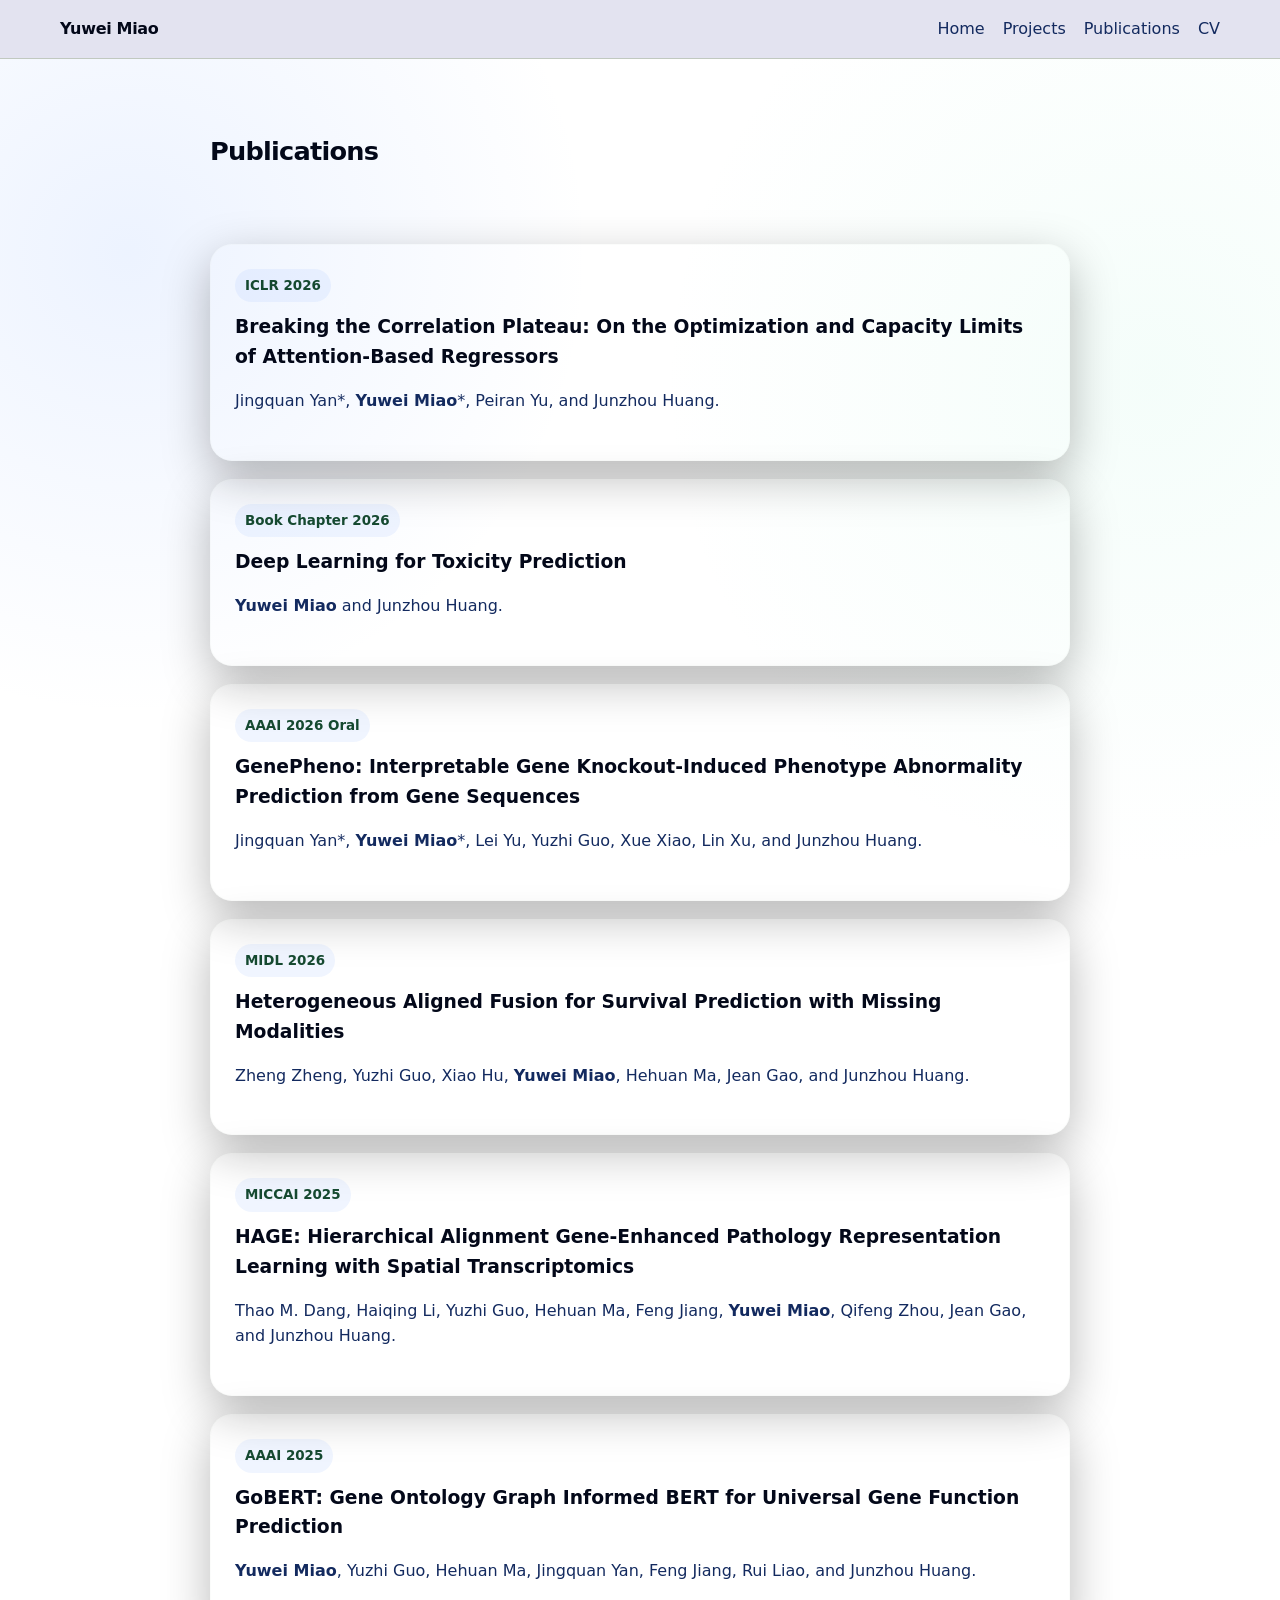
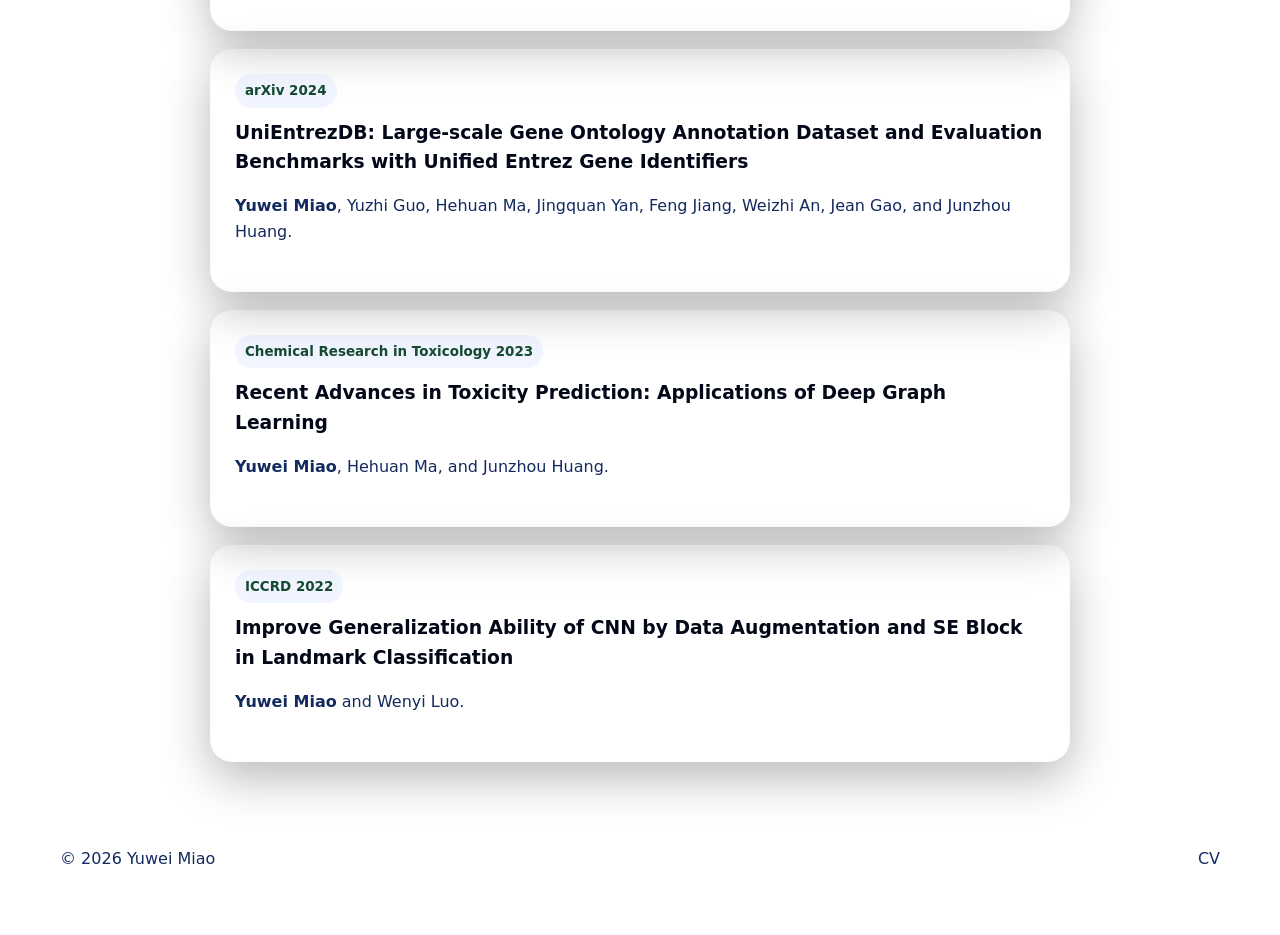
==== publications.html @ 3802ac87 "update all" ====
<!DOCTYPE html>
<html lang="en">
<head>
  <meta charset="UTF-8" />
  <meta name="viewport" content="width=device-width, initial-scale=1.0" />
  <title>Publications | Yuwei Miao</title>
  <link rel="stylesheet" href="assets/css/style.css" />
</head>
<body>
  <header class="site-header">
    <div class="container nav">
      <a class="brand" href="index.html">Yuwei Miao</a>
      <nav>
        <a href="index.html">Home</a>
        <a href="projects/index.html">Projects</a>
        <a href="publications.html">Publications</a>
        <a href="cv/Yuwei_Miao_CV.pdf">CV</a>
      </nav>
    </div>
  </header>

  <main class="page-main">
    <section class="page-hero">
      <div class="container narrow">
        <!-- <p class="eyebrow">Publications</p> -->
        <h2>Publications</h2>
        <!-- <p class="lead">Replace the placeholder links below with your paper pages, arXiv links, project pages, and code repositories.</p> -->
      </div>
    </section>

    <section class="section">
      <div class="container narrow stack">

        <article class="publication-item">
          <div class="publication-meta">ICLR 2026</div>
          <h3>Breaking the Correlation Plateau: On the Optimization and Capacity Limits of Attention-Based Regressors</h3>
          <p>Jingquan Yan*, <strong>Yuwei Miao</strong>*, Peiran Yu, and Junzhou Huang.</p>
          <div class="link-row">
            <!-- <a class="button small" href="projects/eca.html">Project</a>
            <a class="button small" href="YOUR_ECA_PAPER_LINK">Paper</a> -->
            <!-- <a class="button small" href="YOUR_ECA_CODE_LINK">Code</a> -->
          </div>
        </article>

        <article class="publication-item">
          <div class="publication-meta">Book Chapter 2026</div>
          <h3>Deep Learning for Toxicity Prediction</h3>
          <p><strong>Yuwei Miao</strong> and Junzhou Huang.</p>
          <div class="link-row">
            <!-- <a class="button small" href="#">Project</a> -->
            <!-- <a class="button small" href="#">Paper</a> -->
            <!-- <a class="button small" href="#">Code</a> -->
          </div>
        </article>

        <article class="publication-item">
          <div class="publication-meta">AAAI 2026 Oral</div>
          <h3>GenePheno: Interpretable Gene Knockout-Induced Phenotype Abnormality Prediction from Gene Sequences</h3>
          <p>Jingquan Yan*, <strong>Yuwei Miao</strong>*, Lei Yu, Yuzhi Guo, Xue Xiao, Lin Xu, and Junzhou Huang.</p>
          <div class="link-row">
            <!-- <a class="button small" href="projects/genepheno.html">Project</a>
            <a class="button small" href="#">Paper</a>
            <a class="button small" href="#">Code</a> -->
          </div>
        </article>

        <article class="publication-item">
          <div class="publication-meta">MIDL 2026</div>
          <h3>Heterogeneous Aligned Fusion for Survival Prediction with Missing Modalities</h3>
          <p>Zheng Zheng, Yuzhi Guo, Xiao Hu, <strong>Yuwei Miao</strong>, Hehuan Ma, Jean Gao, and Junzhou Huang.</p>
          <div class="link-row">
            <!-- <a class="button small" href="#">Project</a>
            <a class="button small" href="#">Paper</a>
            <a class="button small" href="#">Code</a> -->
          </div>
        </article>

        <article class="publication-item">
          <div class="publication-meta">MICCAI 2025</div>
          <h3>HAGE: Hierarchical Alignment Gene-Enhanced Pathology Representation Learning with Spatial Transcriptomics</h3>
          <p>Thao M. Dang, Haiqing Li, Yuzhi Guo, Hehuan Ma, Feng Jiang, <strong>Yuwei Miao</strong>, Qifeng Zhou, Jean Gao, and Junzhou Huang.</p>
          <div class="link-row">
            <!-- <a class="button small" href="#">Project</a>
            <a class="button small" href="#">Paper</a>
            <a class="button small" href="#">Code</a> -->
          </div>
        </article>

        <article class="publication-item">
          <div class="publication-meta">AAAI 2025</div>
          <h3>GoBERT: Gene Ontology Graph Informed BERT for Universal Gene Function Prediction</h3>
          <p><strong>Yuwei Miao</strong>, Yuzhi Guo, Hehuan Ma, Jingquan Yan, Feng Jiang, Rui Liao, and Junzhou Huang.</p>
          <div class="link-row">
            <!-- <a class="button small" href="projects/gobert.html">Project</a>
            <a class="button small" href="#">Paper</a>
            <a class="button small" href="#">Code</a> -->
          </div>
        </article>

        <article class="publication-item">
          <div class="publication-meta">arXiv 2024</div>
          <h3>UniEntrezDB: Large-scale Gene Ontology Annotation Dataset and Evaluation Benchmarks with Unified Entrez Gene Identifiers</h3>
          <p><strong>Yuwei Miao</strong>, Yuzhi Guo, Hehuan Ma, Jingquan Yan, Feng Jiang, Weizhi An, Jean Gao, and Junzhou Huang.</p>
          <div class="link-row">
            <!-- <a class="button small" href="projects/unientrezdb.html">Project</a>
            <a class="button small" href="#">Paper</a>
            <a class="button small" href="#">Code</a> -->
          </div>
        </article>

        <article class="publication-item">
          <div class="publication-meta">Chemical Research in Toxicology 2023</div>
          <h3>Recent Advances in Toxicity Prediction: Applications of Deep Graph Learning</h3>
          <p><strong>Yuwei Miao</strong>, Hehuan Ma, and Junzhou Huang.</p>
          <div class="link-row">
            <!-- <a class="button small" href="#">Project</a>
            <a class="button small" href="#">Paper</a>
            <a class="button small" href="#">Code</a> -->
          </div>
        </article>

        <article class="publication-item">
          <div class="publication-meta">ICCRD 2022</div>
          <h3>Improve Generalization Ability of CNN by Data Augmentation and SE Block in Landmark Classification</h3>
          <p><strong>Yuwei Miao</strong> and Wenyi Luo.</p>
          <div class="link-row">
            <!-- <a class="button small" href="#">Project</a>
            <a class="button small" href="#">Paper</a>
            <a class="button small" href="#">Code</a> -->
          </div>
        </article>

      </div>
    </section>
  </main>

  <footer class="site-footer">
    <div class="container footer-flex">
      <p>© 2026 Yuwei Miao</p>
      <p><a href="cv/Yuwei_Miao_CV.pdf">CV</a></p>
    </div>
  </footer>
</body>
</html>
---- assets/css/style.css ----
:root {
  --bg: #a8cfc3;
  --bg-soft: #8db4ff;
  --panel: rgba(255, 255, 255, 0.06);
  --panel-2: rgba(255, 255, 255, 0.08);
  --border: rgba(222, 230, 218, 0.12);
  --text: #030819;
  --muted: #132a5f;
  --accent: #154930;
  --accent-2: #0e1e18;
  --shadow: 0 16px 48px rgba(0, 0, 0, 0.28);
  --radius: 22px;
  --maxw: 1160px;
}
* { box-sizing: border-box; }
html { scroll-behavior: smooth; }
body {
  margin: 0;
  font-family: Inter, ui-sans-serif, system-ui, -apple-system, BlinkMacSystemFont, "Segoe UI", sans-serif;
  line-height: 1.6;
  color: var(--text);
  background:
    radial-gradient(circle at 10% 10%, rgba(141, 180, 255, 0.16), transparent 18%),
    radial-gradient(circle at 90% 15%, rgba(158, 240, 210, 0.11), transparent 20%),
    linear-gradient(180deg, #ffffff 0%, #ffffff 60%, #ffffff 100%);
}
a { color: inherit; text-decoration: none; }
img { display: block; max-width: 100%; border-radius: 18px; }
.container { width: min(calc(100% - 32px), var(--maxw)); margin: 0 auto; }
.narrow { width: min(calc(100% - 32px), 860px); margin: 0 auto; }
.site-header {
  position: sticky; top: 0; z-index: 20;
  background: rgb(227, 227, 240); backdrop-filter: blur(14px);
  border-bottom: 1px solid rgba(169, 183, 157, 0.566);
}
.nav { display: flex; justify-content: space-between; align-items: center; padding: 16px 0; gap: 16px; }
.nav nav { display: flex; gap: 18px; flex-wrap: wrap; color: var(--muted); }
.nav nav a:hover, .social-row a:hover, .text-link:hover { color: var(--accent-2); }
.brand { font-weight: 800; letter-spacing: -0.02em; }
.hero, .page-hero { padding: 72px 0 32px; }
.hero-grid { display: grid; grid-template-columns: 1.2fr 0.8fr; gap: 28px; align-items: center; }
.eyebrow { margin: 0 0 14px; text-transform: uppercase; letter-spacing: 0.12em; color: var(--accent-2); font-size: 0.82rem; }
h1 { font-size: clamp(2.3rem, 5vw, 4.6rem); line-height: 1.02; letter-spacing: -0.04em; margin: 0 0 18px; }
h2 { font-size: clamp(1.5rem, 2vw, 2.2rem); margin: 0 0 12px; letter-spacing: -0.03em; }
h3 { margin: 0 0 10px; }
.lead { color: var(--muted); font-size: 1.08rem; max-width: 760px; }
.hero-card, .card, .paper-card, .project-card, .publication-item, .content-block {
  background: var(--panel); border: 1px solid var(--border); box-shadow: var(--shadow); border-radius: var(--radius);
}
.hero-card { padding: 20px; }
.hero-card img {
  width: 100%;
  height: 420px;
  object-fit: cover;
  object-position: center;
  border-radius: 16px;
}
.meta-list { display: grid; gap: 14px; margin-top: 18px; }
.meta-list div { display: grid; gap: 4px; }
.meta-list span, .section-heading p, .card p, .paper-card p, .publication-item p, .content-block p, .content-block li { color: var(--muted); }
.button-row, .social-row, .link-row { display: flex; gap: 12px; flex-wrap: wrap; margin-top: 22px; }
.button {
  display: inline-flex; align-items: center; justify-content: center; padding: 12px 16px; border-radius: 999px;
  border: 1px solid var(--border); background: rgba(255,255,255,0.03); font-weight: 600;
}
.button.primary { background: linear-gradient(135deg, #94b0a1, #dcd9e6); color: #08111f; border: none; }
.button.small { padding: 8px 12px; font-size: 0.95rem; }
.section { padding: 28px 0 40px; }
.section.alt { background: rgba(255,255,255,0.02); border-top: 1px solid rgba(255,255,255,0.04); border-bottom: 1px solid rgba(255,255,255,0.04); }
.section-heading { display: flex; justify-content: space-between; align-items: end; gap: 20px; margin-bottom: 20px; }
.cards { display: grid; gap: 18px; }
.cards.three { grid-template-columns: repeat(3, 1fr); }
.cards.two { grid-template-columns: repeat(2, 1fr); }
.card, .paper-card { padding: 24px; }
.project-card { overflow: hidden; }
.project-card-body { padding: 20px; }
.stack { display: grid; gap: 18px; }
.publication-item { padding: 24px; }
.publication-meta, .tag { display: inline-block; margin-bottom: 10px; padding: 6px 10px; border-radius: 999px; background: rgba(141,180,255,0.13); color: var(--accent); font-size: 0.84rem; font-weight: 700; }
.feature-image { width: 100%; background: rgba(255,255,255,0.03); }
.site-footer { padding: 28px 0 48px; color: var(--muted); }
.footer-flex { display: flex; justify-content: space-between; gap: 16px; flex-wrap: wrap; }
.centered-link { text-align: center; margin-top: 24px; }
.text-link { color: var(--accent); font-weight: 600; }
@media (max-width: 920px) {
  .hero-grid, .cards.three, .cards.two { grid-template-columns: 1fr; }
}
@media (max-width: 640px) {
  .nav { flex-direction: column; align-items: flex-start; }
  .hero, .page-hero { padding-top: 44px; }
  .button { width: 100%; }
}
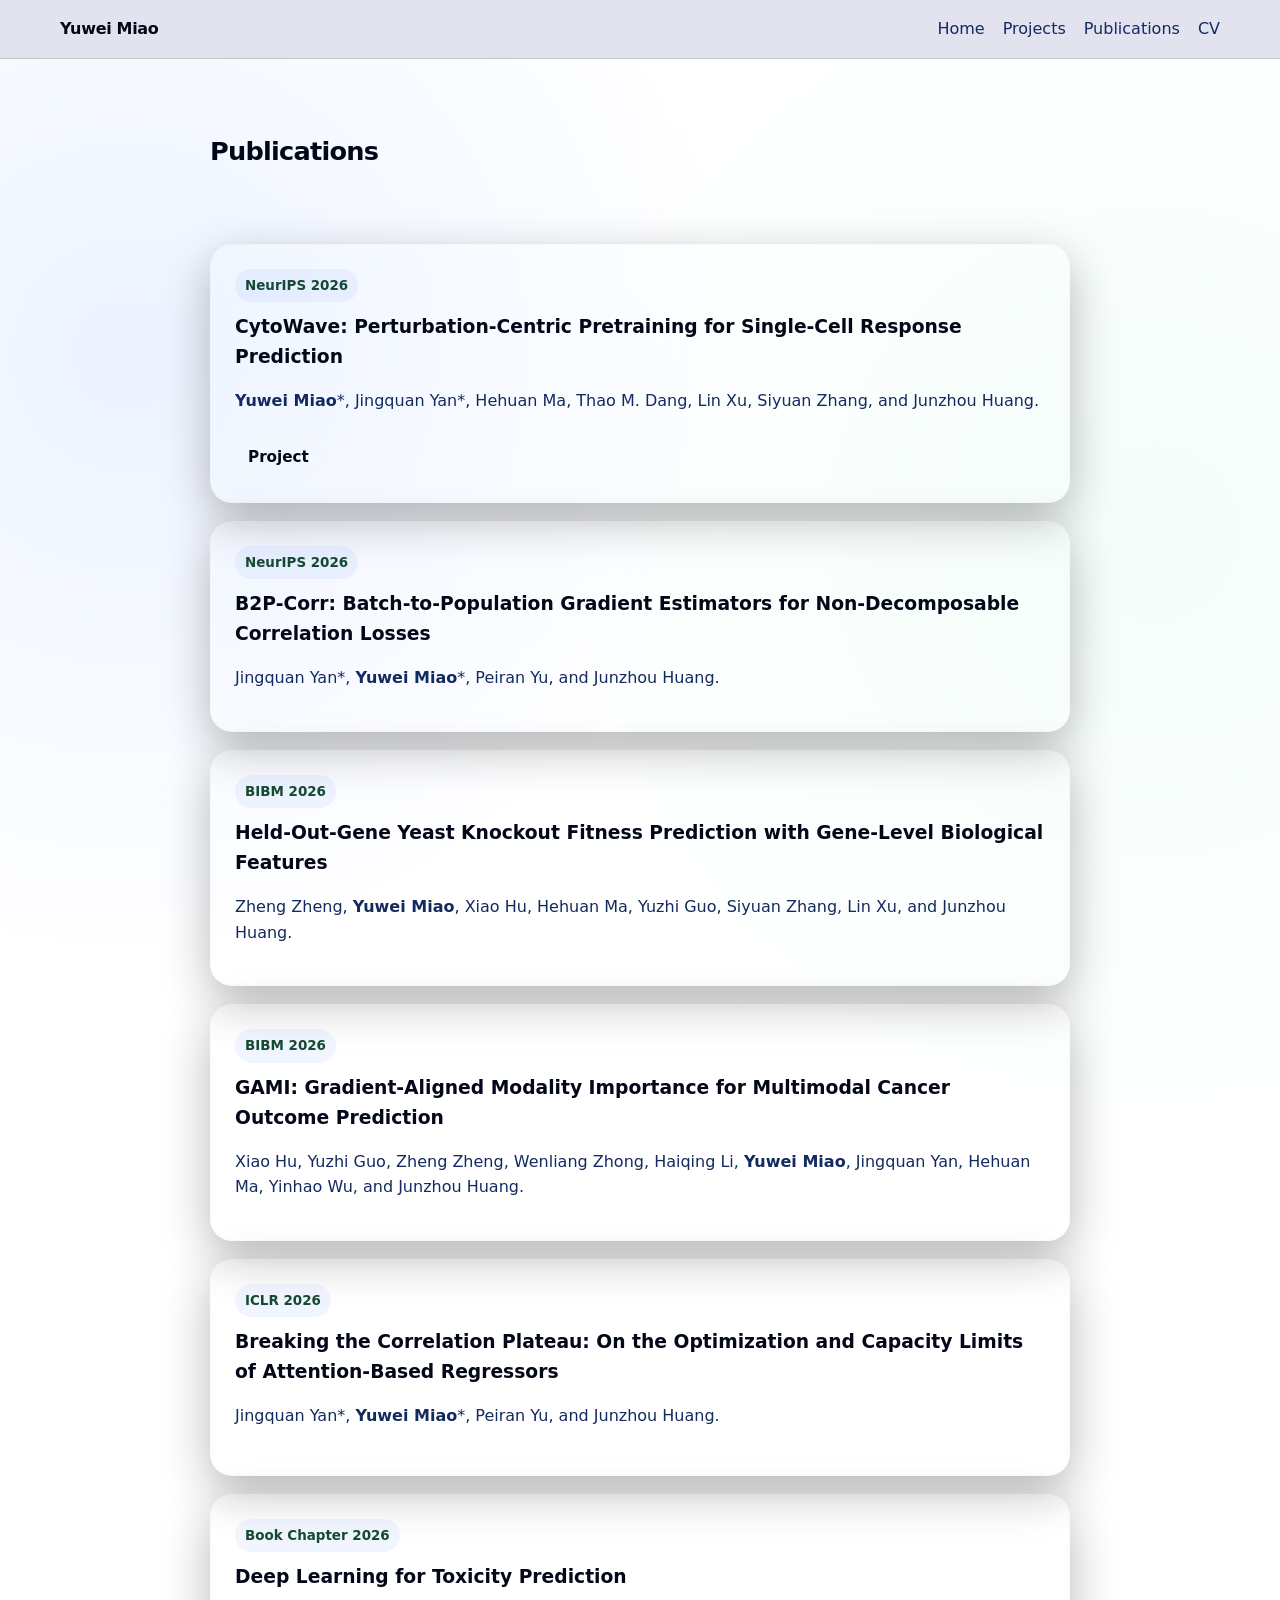
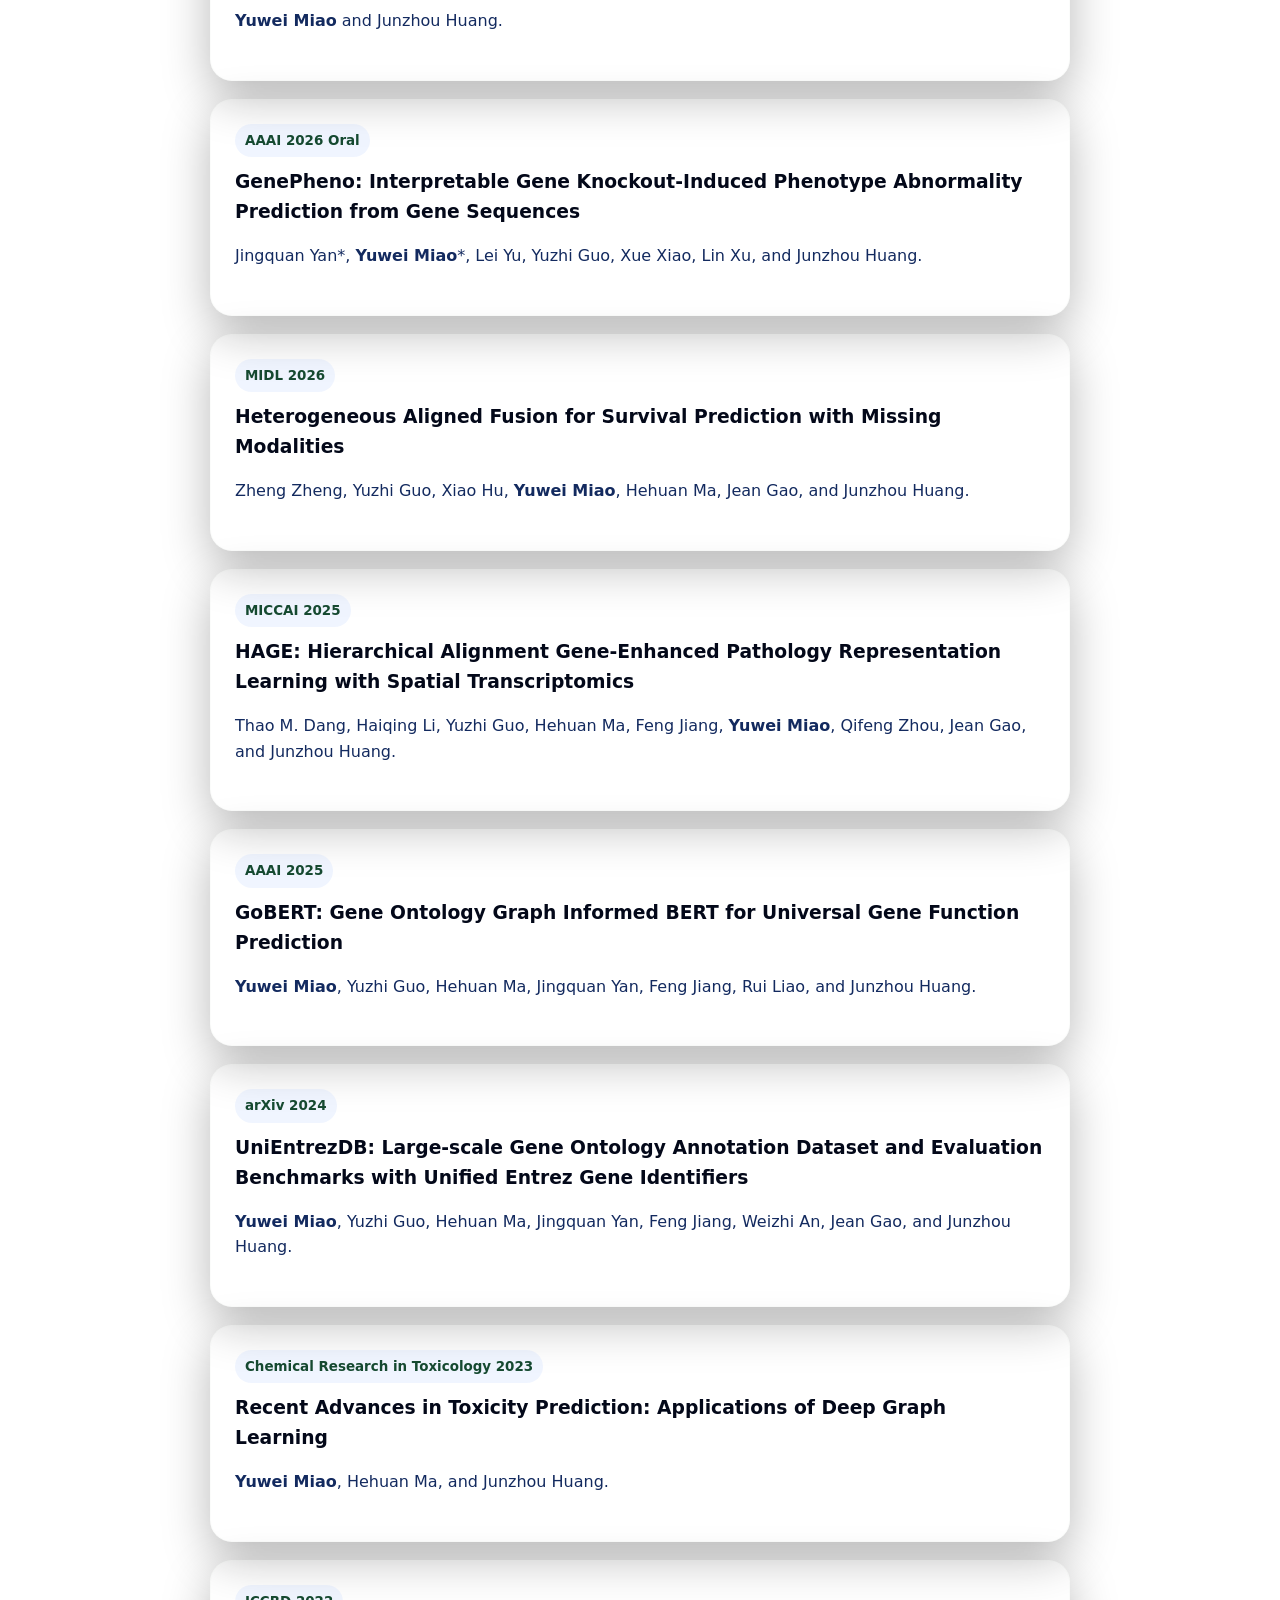
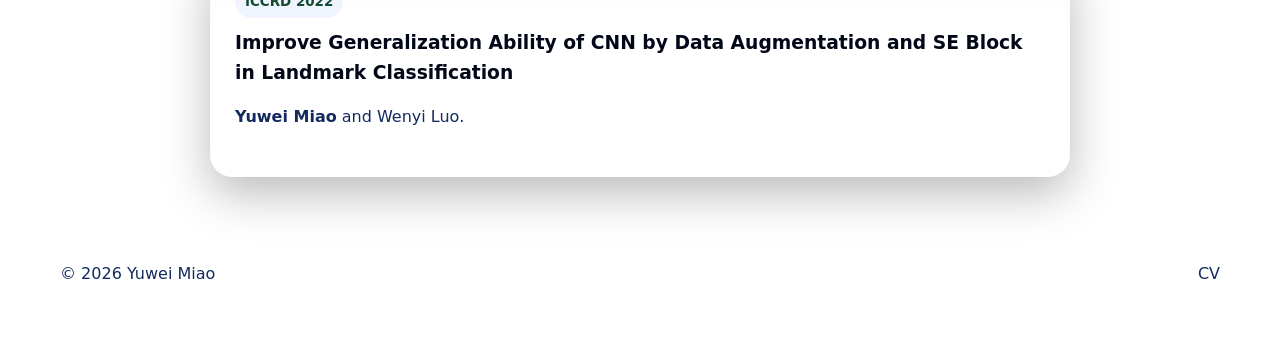
==== commit 43cba982: "Add NeurIPS 2026 news and new publications - Add News section to homepage announcing two NeurIPS 202" ====
--- a/publications.html
+++ b/publications.html
@@ -30,6 +30,33 @@
 
     <section class="section">
       <div class="container narrow stack">
+
+        <article class="publication-item">
+          <div class="publication-meta">NeurIPS 2026</div>
+          <h3>CytoWave: Perturbation-Centric Pretraining for Single-Cell Response Prediction</h3>
+          <p><strong>Yuwei Miao</strong>*, Jingquan Yan*, Hehuan Ma, Thao M. Dang, Lin Xu, Siyuan Zhang, and Junzhou Huang.</p>
+          <div class="link-row">
+            <a class="button small" href="projects/cytowave.html">Project</a>
+          </div>
+        </article>
+
+        <article class="publication-item">
+          <div class="publication-meta">NeurIPS 2026</div>
+          <h3>B2P-Corr: Batch-to-Population Gradient Estimators for Non-Decomposable Correlation Losses</h3>
+          <p>Jingquan Yan*, <strong>Yuwei Miao</strong>*, Peiran Yu, and Junzhou Huang.</p>
+        </article>
+
+        <article class="publication-item">
+          <div class="publication-meta">BIBM 2026</div>
+          <h3>Held-Out-Gene Yeast Knockout Fitness Prediction with Gene-Level Biological Features</h3>
+          <p>Zheng Zheng, <strong>Yuwei Miao</strong>, Xiao Hu, Hehuan Ma, Yuzhi Guo, Siyuan Zhang, Lin Xu, and Junzhou Huang.</p>
+        </article>
+
+        <article class="publication-item">
+          <div class="publication-meta">BIBM 2026</div>
+          <h3>GAMI: Gradient-Aligned Modality Importance for Multimodal Cancer Outcome Prediction</h3>
+          <p>Xiao Hu, Yuzhi Guo, Zheng Zheng, Wenliang Zhong, Haiqing Li, <strong>Yuwei Miao</strong>, Jingquan Yan, Hehuan Ma, Yinhao Wu, and Junzhou Huang.</p>
+        </article>
 
         <article class="publication-item">
           <div class="publication-meta">ICLR 2026</div>
--- a/assets/css/style.css
+++ b/assets/css/style.css
@@ -77,6 +77,9 @@
 .stack { display: grid; gap: 18px; }
 .publication-item { padding: 24px; }
 .publication-meta, .tag { display: inline-block; margin-bottom: 10px; padding: 6px 10px; border-radius: 999px; background: rgba(141,180,255,0.13); color: var(--accent); font-size: 0.84rem; font-weight: 700; }
+.news-list { list-style: none; margin: 0; padding: 0; display: grid; gap: 12px; }
+.news-list li { display: grid; grid-template-columns: 96px 1fr; gap: 16px; color: var(--muted); }
+.news-date { font-weight: 700; color: var(--accent); }
 .feature-image { width: 100%; background: rgba(255,255,255,0.03); }
 .site-footer { padding: 28px 0 48px; color: var(--muted); }
 .footer-flex { display: flex; justify-content: space-between; gap: 16px; flex-wrap: wrap; }
